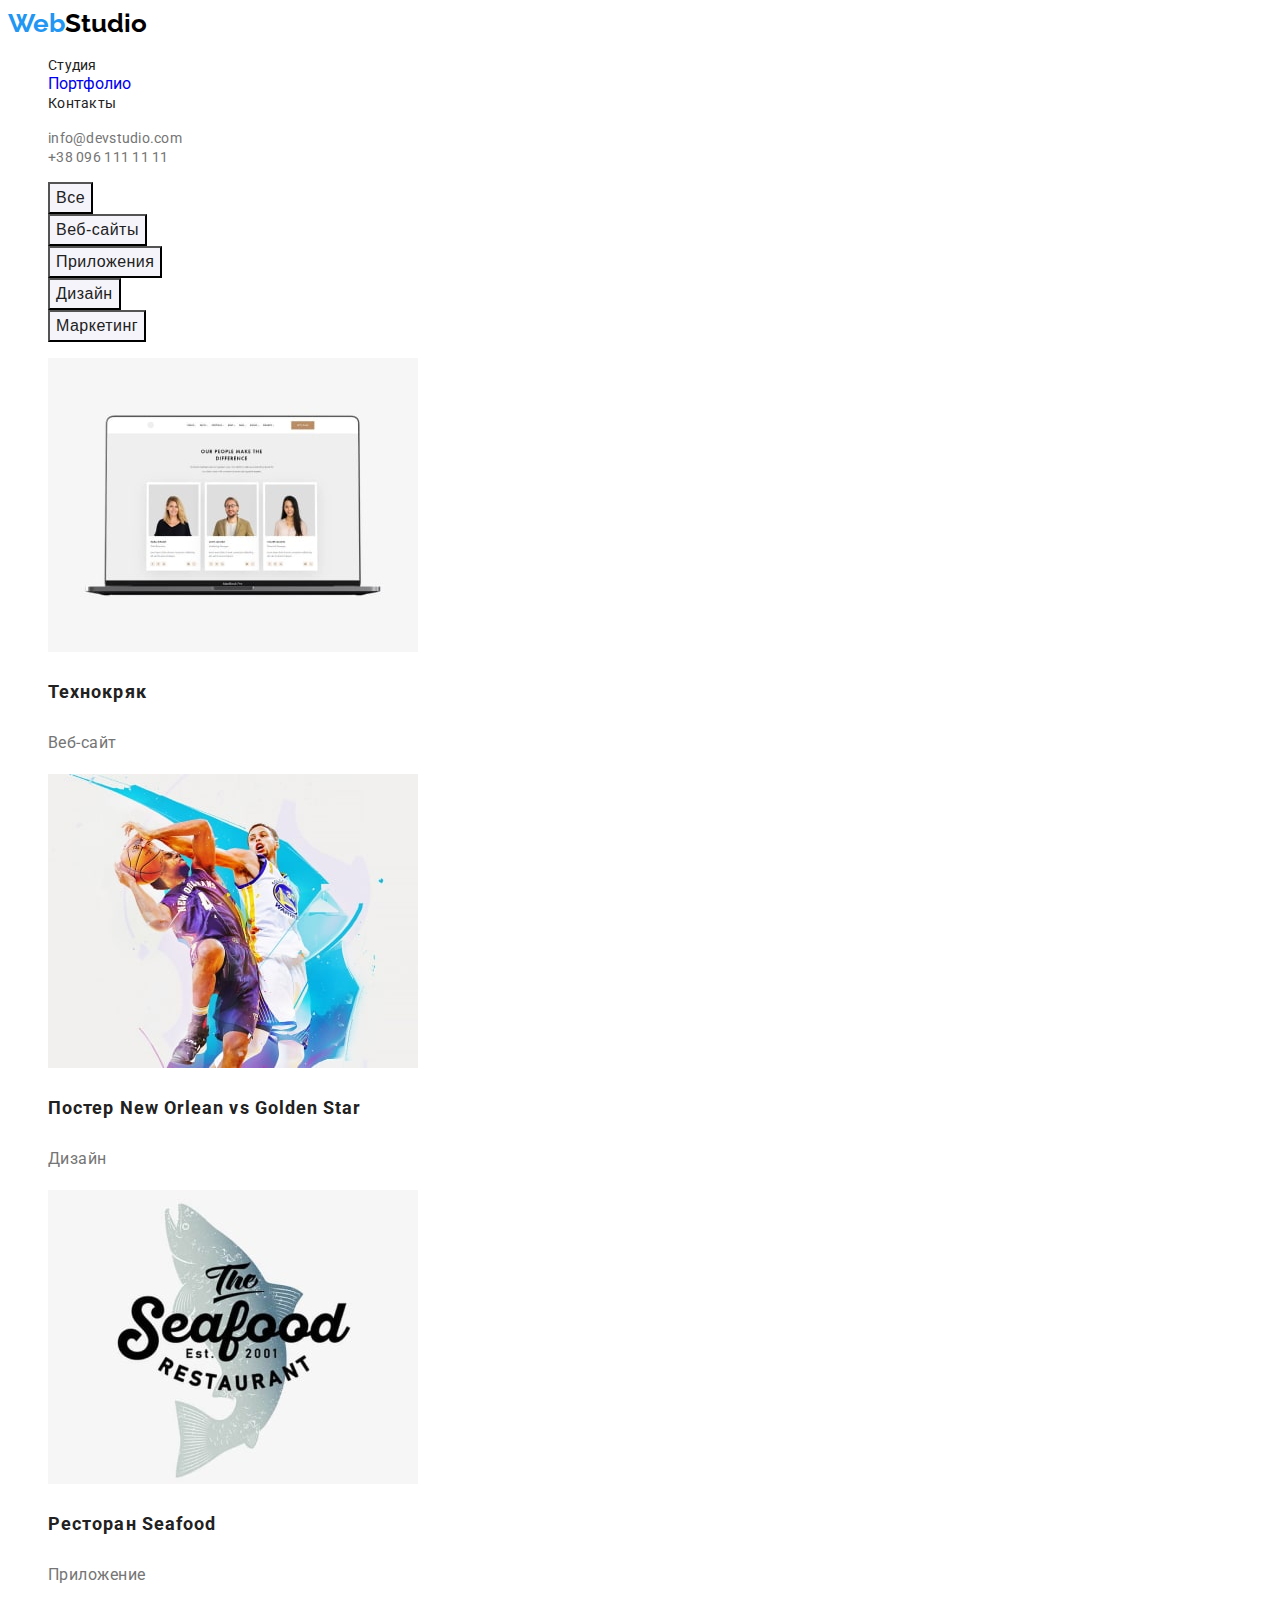
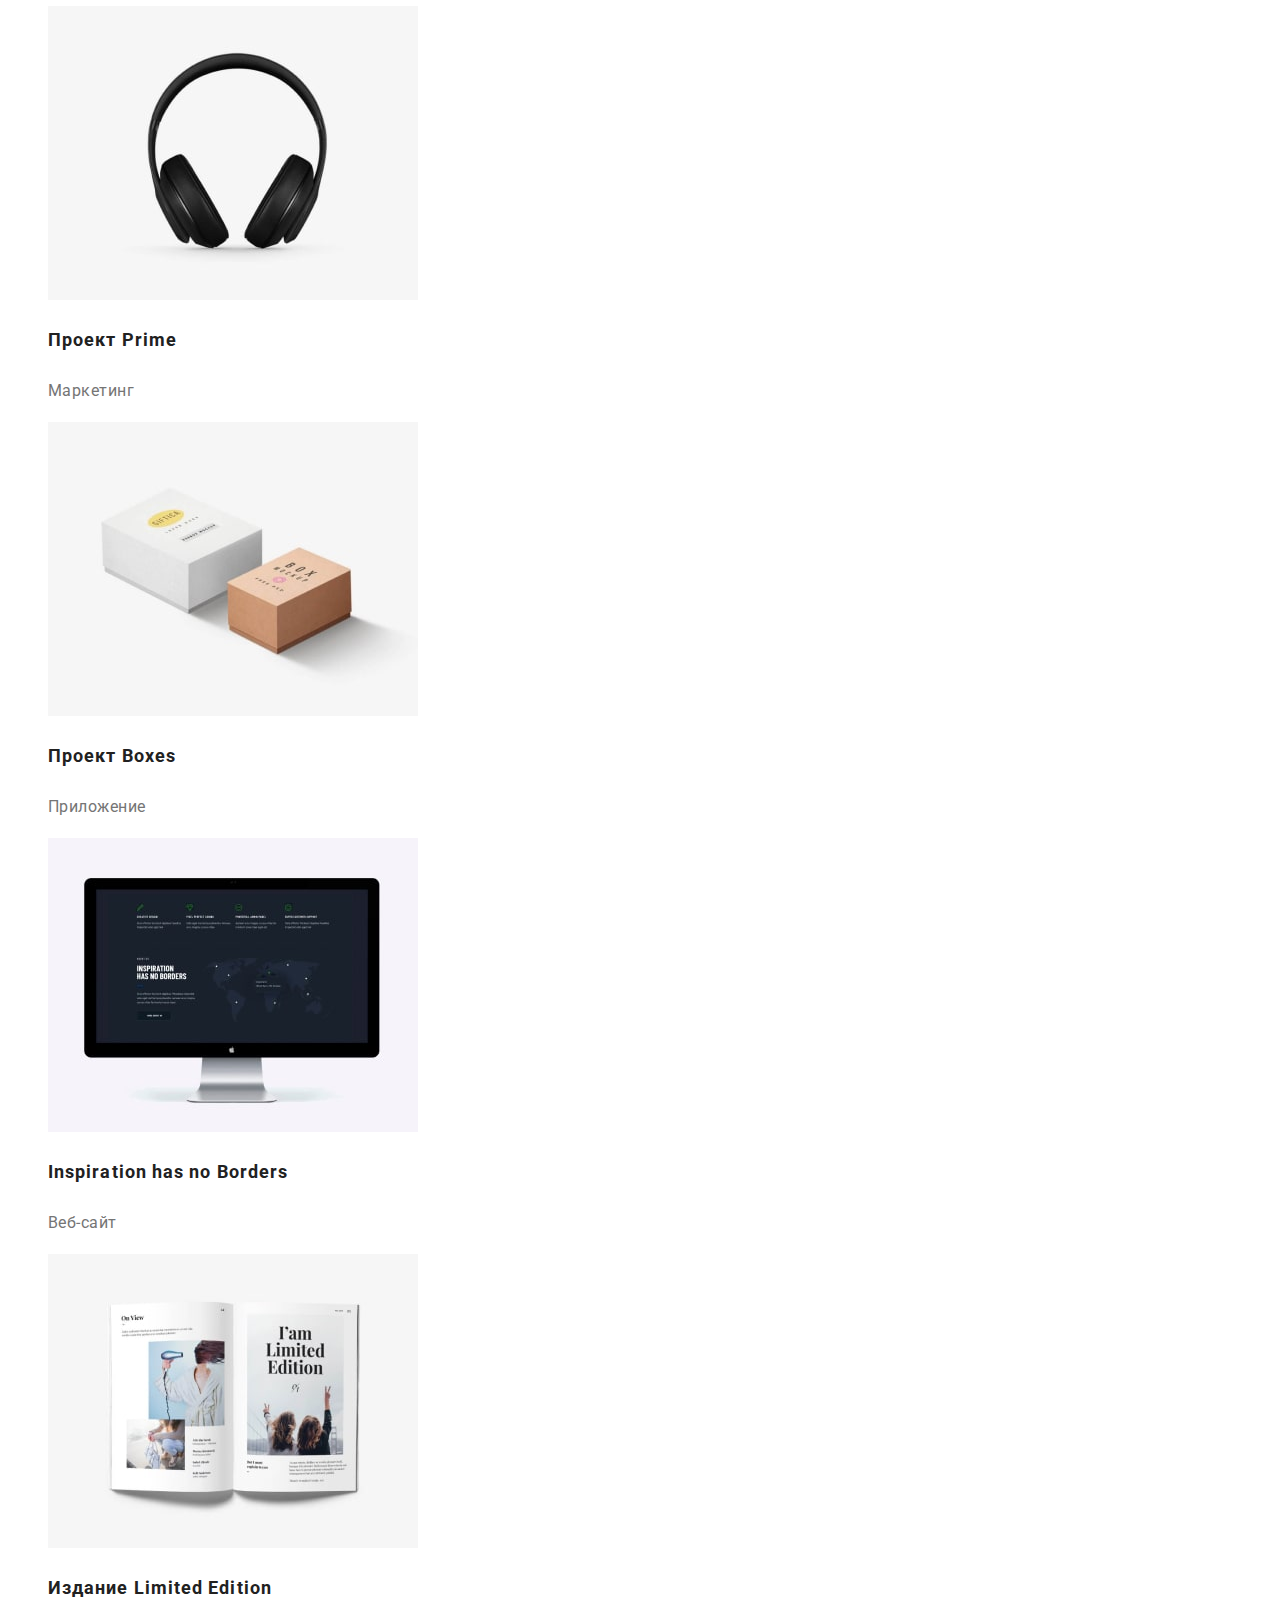
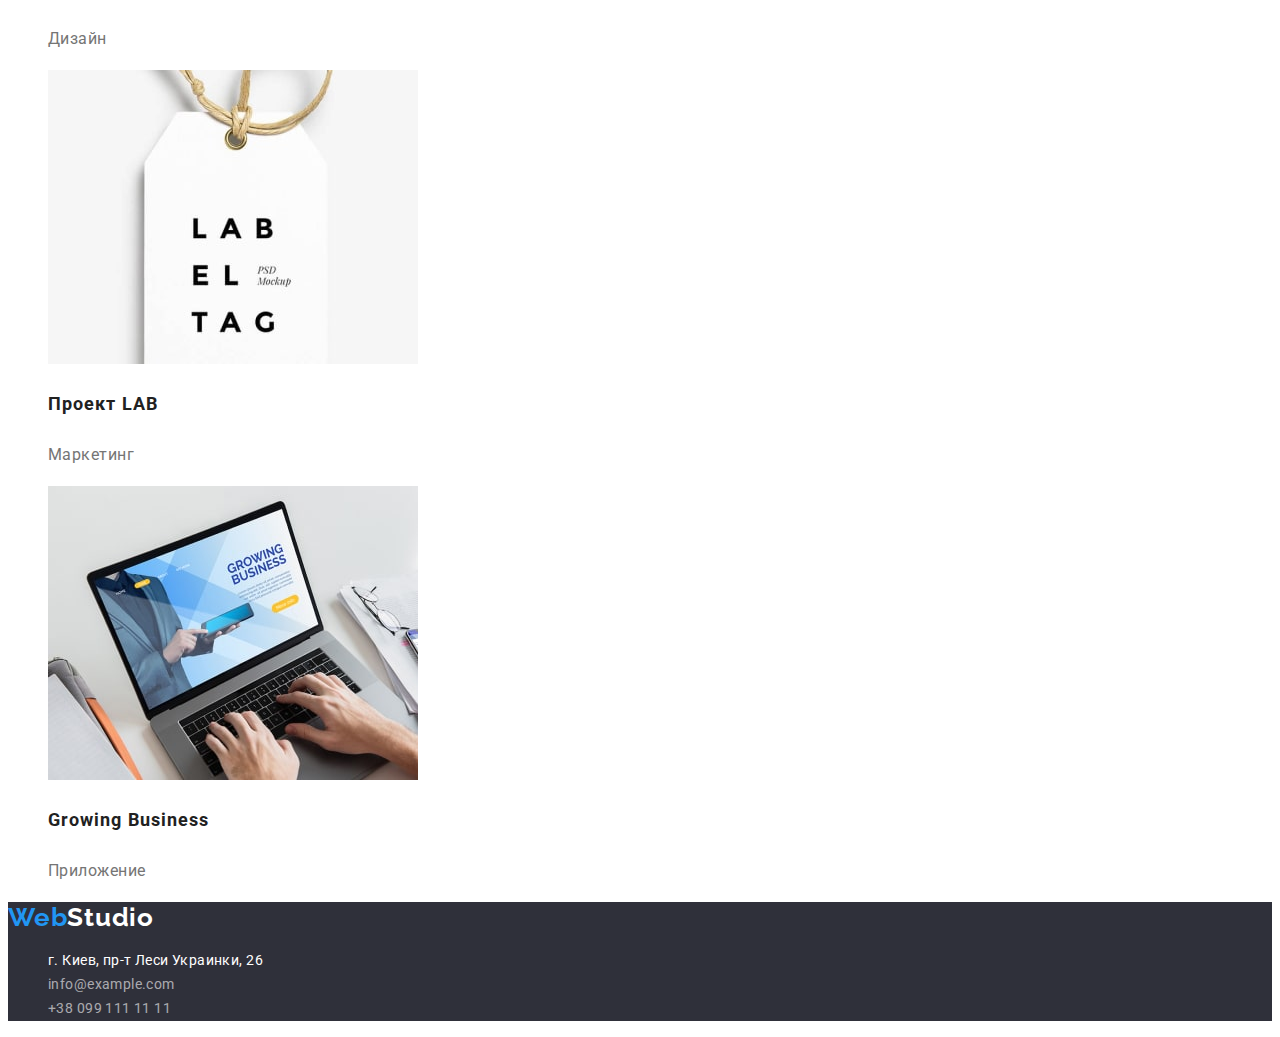
==== portfolio.html @ 8eabb664 "copy from hw2" ====
<!DOCTYPE html>
<html lang="ru">
<head>
    <meta charset="UTF-8">
    <meta http-equiv="X-UA-Compatible" content="IE=edge">
    <meta name="viewport" content="width=device-width, initial-scale=1.0">
    <title>Document</title>
    <link rel="preconnect" href="https://fonts.googleapis.com">
    <link rel="preconnect" href="https://fonts.gstatic.com" crossorigin>
    <link href="https://fonts.googleapis.com/css2?family=Raleway:wght@700&family=Roboto:wght@400;500;700;900&display=swap" rel="stylesheet">    
    <link rel="stylesheet" href="./css/styles.css">
</head>
<body>
    <header class="header">
        <a href="" class="header-logo-first link">Web<span class="header-logo-sec">Studio</span></a>
        <nav>
            <ul class="header-site-list list">
                <li class="header-site-item"><a href="./index.html" class="header-site-link link">Студия</a></li>
                <li class="header-site-item"><a href="./portfolio.html" class="current link">Портфолио</a></li>
                <li class="header-site-item"><a href="" class="header-site-link link">Контакты</a></li>
            </ul>
        </nav>
        <ul class="header-contact-list list">
            <li class="header-contact-item"><a href="mailto:info@devstudio.com" class="header-contact-link link">info@devstudio.com</a></li>
            <li class="header-contact-item"><a href="tel:+380961111111" class="header-contact-link link">+38 096 111 11 11</a></li>
        </ul>
    </header>
    <main class="pmain">
        <h1 class="pmain-title" hidden>Портфолио</h1>
        <ul class="labor-list list">
            <li class="labor-item"><button type="button" class="labor-click">Все</button></li>
            <li class="labor-item"><button type="button" class="labor-click">Веб-сайты</button></li>
            <li class="labor-item"><button type="button" class="labor-click">Приложения</button></li>
            <li class="labor-item"><button type="button" class="labor-click">Дизайн</button></li>
            <li class="labor-item"><button type="button" class="labor-click">Маркетинг</button></li>
        </ul>
        <ul class="all-labors list">
            <li class="all-item">
                <img src="./images/port-img-1.jpg" alt="portfolio photo" width="370" height="294">
                <h3 class="all-name">Технокряк</h3>
                <p class="all-kind">Веб-сайт</p>
            </li>
            <li class="all-item">
                <img src="./images/port-img-2.jpg" alt="portfolio photo" width="370" height="294">
                <h3 class="all-name">Постер New Orlean vs Golden Star</h3>
                <p class="all-kind">Дизайн</p>
            </li>
            <li class="all-item">
                <img src="./images/port-img-3.jpg" alt="portfolio photo" width="370" height="294">
                <h3 class="all-name">Ресторан Seafood</h3>
                <p class="all-kind">Приложение</p>
            </li>
            <li class="all-item">
                <img src="./images/port-img-4.jpg" alt="portfolio photo" width="370" height="294">
                <h3 class="all-name">Проект Prime</h3>
                <p class="all-kind">Маркетинг</p>
            </li>
            <li class="all-item">
                <img src="./images/port-img-5.jpg" alt="portfolio photo" width="370" height="294">
                <h3 class="all-name">Проект Boxes</h3>
                <p class="all-kind">Приложение</p>
            </li>
            <li class="all-item">
                <img src="./images/port-img-6.jpg" alt="portfolio photo" width="370" height="294">
                <h3 class="all-name">Inspiration has no Borders</h3>
                <p class="all-kind">Веб-сайт</p>
            </li>
            <li class="all-item">
                <img src="./images/port-img-7.jpg" alt="portfolio photo" width="370" height="294">
                <h3 class="all-name">Издание Limited Edition</h3>
                <p class="all-kind">Дизайн</p>
            </li>
            <li class="all-item">
                <img src="./images/port-img-8.jpg" alt="portfolio photo" width="370" height="294">
                <h3 class="all-name">Проект LAB</h3>
                <p class="all-kind">Маркетинг</p>
            </li>
            <li class="all-item">
                <img src="./images/port-img-9.jpg" alt="portfolio photo" width="370" height="294">
                <h3 class="all-name">Growing Business</h3>
                <p class="all-kind">Приложение</p>
            </li>
        </ul>

    </main>
    <footer class="footer">
        <a href="" class="footer-logo-first link">Web<span class="footer-logo-sec">Studio</span></a>
        <address class="footer-contact">
            <ul class="footer-contact-list list">
                <li class="footer-contact-item"><a href="https://maps.app.goo.gl/anKPkM4rWThqQy199" class="footer-adr-link link"> г. Киев, пр-т Леси Украинки, 26</a></li>
                <li class="footer-contact-item"><a href="mailto:info@example.com" class="footer-contact-link link">info@example.com</a></li>
                <li class="footer-contact-item"><a href="tel:+380991111111" class="footer-contact-link link">+38 099 111 11 11</a> </li>
            </ul>
        </address>
    </footer>
</body>
</html>
---- css/styles.css ----
:root {
    --first-title-color: #FFFFFF;
    --second-title-color: black;
}

body {
    font-family: 'Roboto', sans-serif;
}

.list {
    list-style: none;
}

.link {
    text-decoration: none;
}

.header-logo-first, .header-logo-sec {
    font-family: 'Raleway', sans-serif;
    font-style: normal;
    font-weight: 700;
    font-size: 26px;
    line-height: 31px;
    color: black;
}
.header-logo-first{
 color: #2196F3;
}

.header-site-link, .header-contact-link   {
    font-size: 14px;
    line-height: 1.14;
    letter-spacing: 0.02em;
    color: #212121;
}

.header-contact-link {
    color: #757575;
}

.header-site-link:hover, .header-site-link:focus {
    color: #2196F3;
}

.header-contact-link:hover, .header-contact-link:focus {
    color: #2196F3;
    }

.banner {
    background-color: #2F303A;
}
.banner-title {
    font-size: 44px;
    line-height: 1.36;
    text-align: center;
    letter-spacing: 0.06em;
    text-transform: uppercase;
    color: var(--first-title-color);
}
.banner-click {
    font-family: inherit;
    font-size: 16px;
    line-height: 2.5;
    color: #FFFFFF;
    cursor: pointer;
    background-color: #2196F3;    
}

.benefits-title {
    font-weight: 700;
    font-size: 14px;
    line-height: 1.14;
    letter-spacing: 0.03em;
    text-transform: uppercase;
    color: #212121;
}
.benefits-description {
    font-weight: 400;
    font-size: 14px;
    line-height: 1.71;
    letter-spacing: 0.03em;
    color: #757575;
    }

.work-title {
    font-size: 36px;
    line-height: 1.16;
    text-align: center;
    letter-spacing: 0.03em;
    color: var(--second-title-color);
    }

.workers {
    background-color: #F5F4FA;
}
.workers-title {
    font-weight: 700;
    font-size: 36px;
    line-height: 1.16;
    text-align: center;
    letter-spacing: 0.03em;
    color: var(--second-title-color);
}

.worker-name {
    font-size: 16px;
    line-height: 1.18;
    text-align: center;
    letter-spacing: 0.03em;
    color: #212121;
}
.worker-position {
    font-size: 16px;
    line-height: 1.18;
    text-align: center;
    letter-spacing: 0.03em;
    color: #757575;
}


.labor-click {
    font-size: 16px;
    line-height: 1.62;
    text-align: center;
    letter-spacing: 0.03em;
    cursor: pointer;
    color: #212121;
    background-color: #F5F4FA;
}

.labor-click:hover, .labor-click:focus {
    background-color: #2196F3;
    color: #FFFFFF;
}

.all-name {
    font-size: 18px;
    line-height: 2;
    letter-spacing: 0.06em;
    color: #212121;
}

.all-kind {
    font-size: 16px;
    line-height: 1.88;
    letter-spacing: 0.03em;
    color: #757575;
}

.footer {
    background-color: #2F303A;
}

.footer-logo-first, .footer-logo-sec {
    font-family: 'Raleway', sans-serif;
    font-weight: 700;
    font-size: 26px;
    line-height: 1.19;
    letter-spacing: 0.03em;
    color: #FFFFFF;
}

.footer-logo-first {
    color: #2196F3;
}
 
.footer-contact-link, .footer-adr-link  {
    font-style: normal;
    font-size: 14px;
    line-height: 1.71;
    letter-spacing: 0.03em;
    color: rgba(255, 255, 255, 0.6);
}

.footer-adr-link {
    color: #FFFFFF;
}

.footer-contact-link:hover, .footer-contact-link:focus {
    color: #2196F3;
}

.footer-adr-link:hover, .footer-adr-link:focus {
    color: #2196F3;
}
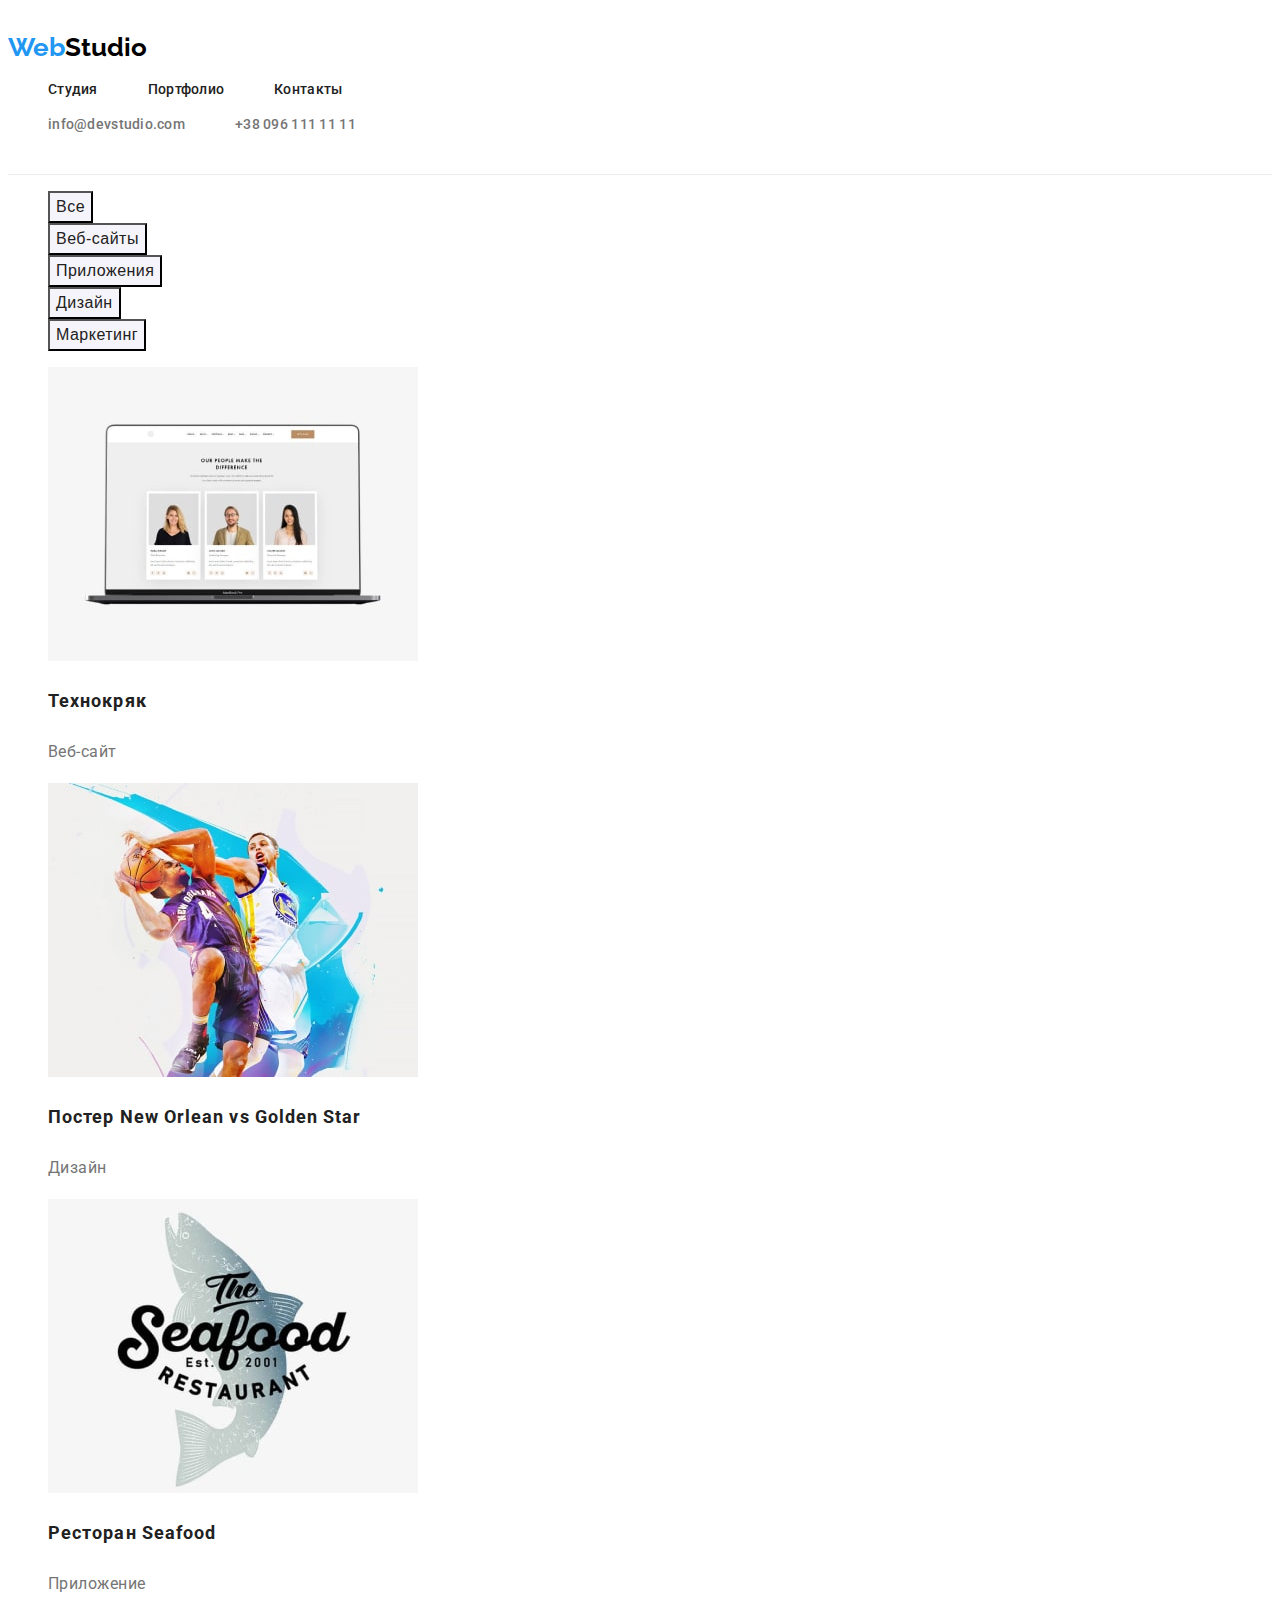
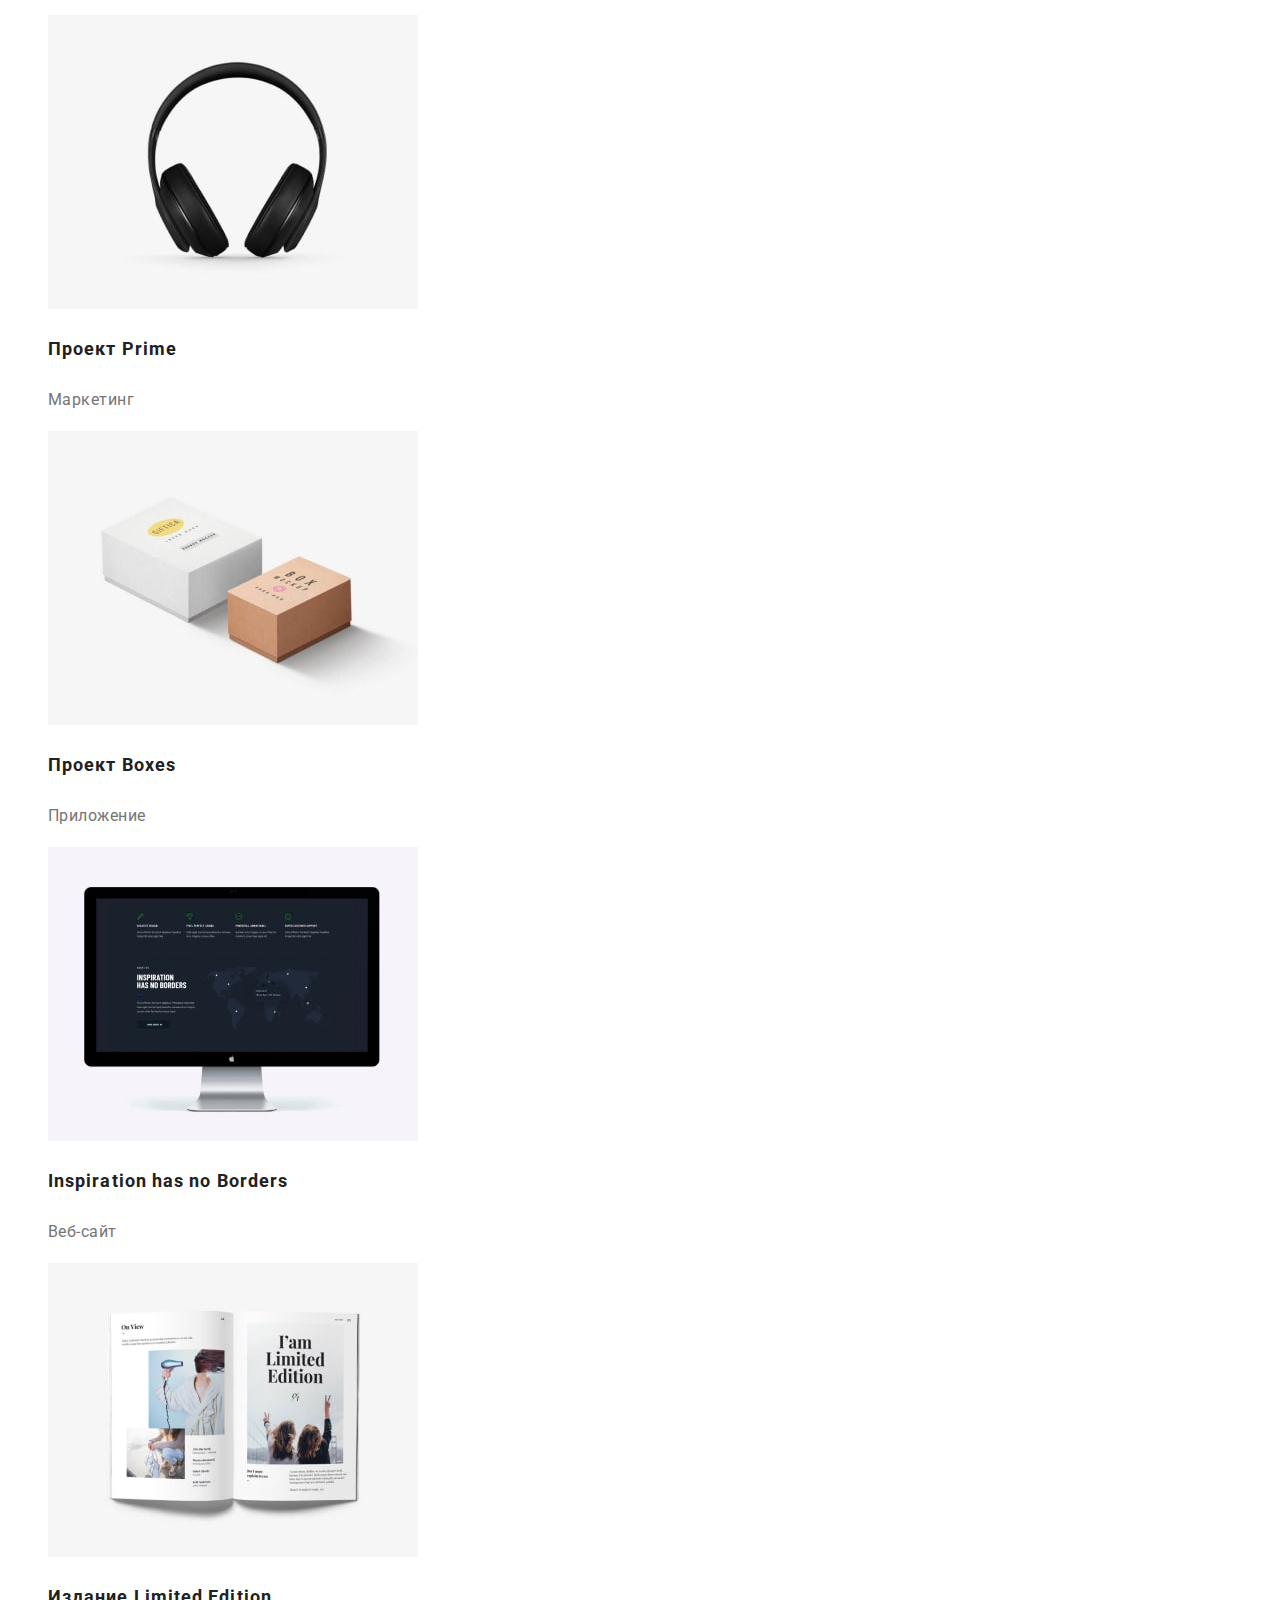
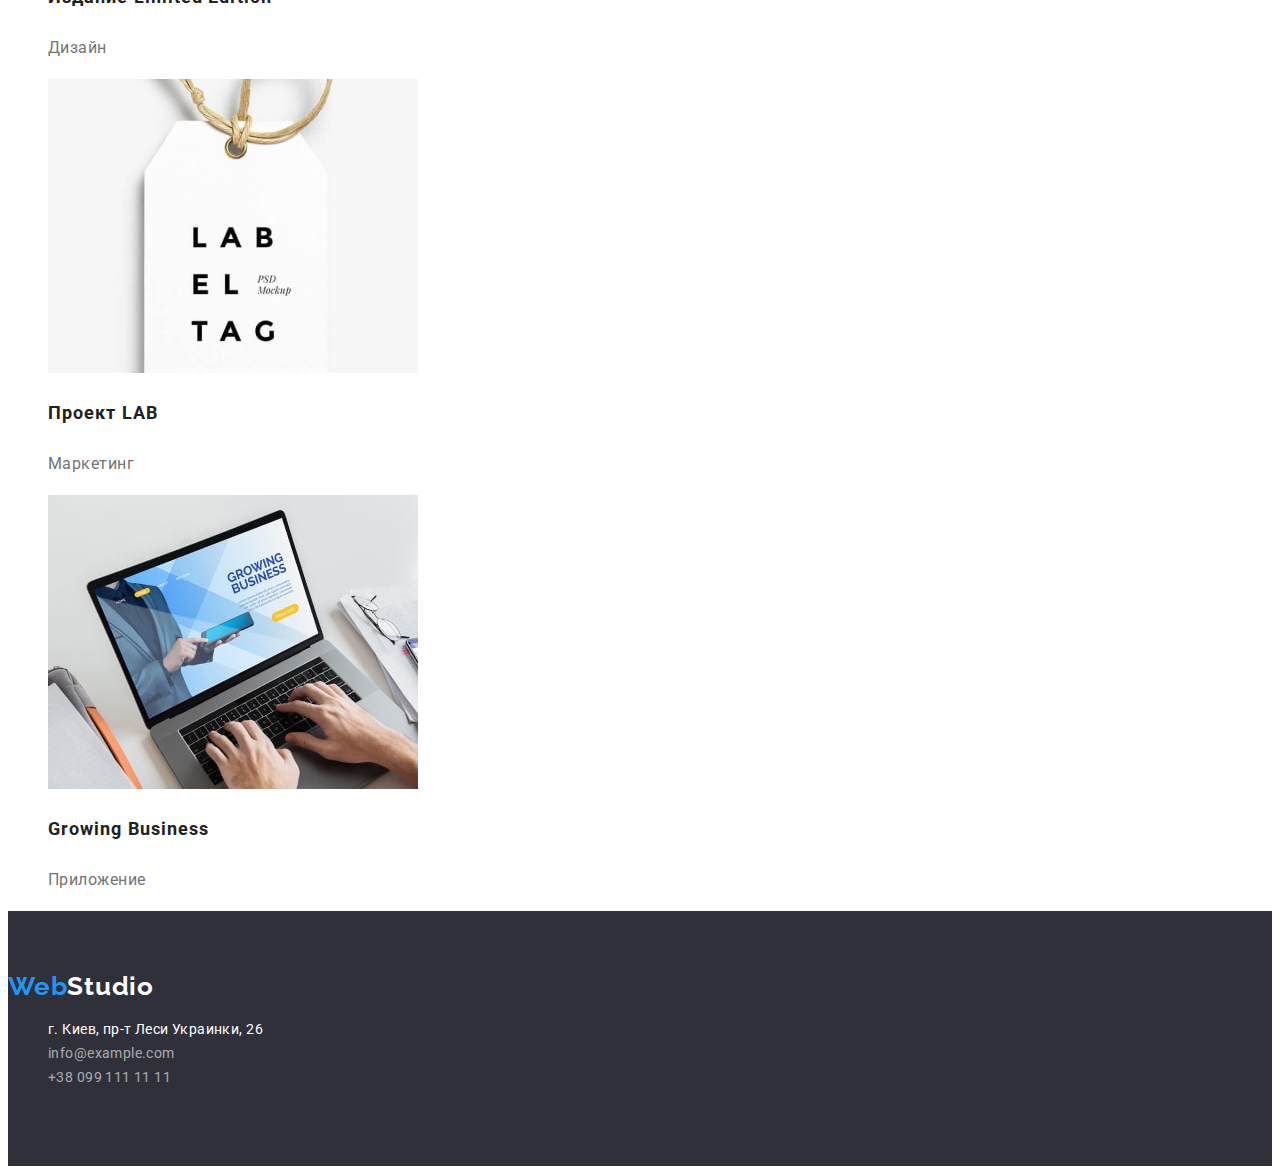
==== commit 65b26fa1: "coding" ====
--- a/portfolio.html
+++ b/portfolio.html
@@ -8,6 +8,7 @@
     <link rel="preconnect" href="https://fonts.googleapis.com">
     <link rel="preconnect" href="https://fonts.gstatic.com" crossorigin>
     <link href="https://fonts.googleapis.com/css2?family=Raleway:wght@700&family=Roboto:wght@400;500;700;900&display=swap" rel="stylesheet">    
+    <link rel="stylesheet" href="https://cdnjs.cloudflare.com/ajax/libs/modern-normalize/1.1.0/modern-normalize.min.css" integrity="sha512-wpPYUAdjBVSE4KJnH1VR1HeZfpl1ub8YT/NKx4PuQ5NmX2tKuGu6U/JRp5y+Y8XG2tV+wKQpNHVUX03MfMFn9Q==" crossorigin="anonymous" referrerpolicy="no-referrer" />
     <link rel="stylesheet" href="./css/styles.css">
 </head>
 <body>
@@ -16,7 +17,7 @@
         <nav>
             <ul class="header-site-list list">
                 <li class="header-site-item"><a href="./index.html" class="header-site-link link">Студия</a></li>
-                <li class="header-site-item"><a href="./portfolio.html" class="current link">Портфолио</a></li>
+                <li class="header-site-item"><a href="./portfolio.html" class="header-site-link link">Портфолио</a></li>
                 <li class="header-site-item"><a href="" class="header-site-link link">Контакты</a></li>
             </ul>
         </nav>
--- a/css/styles.css
+++ b/css/styles.css
@@ -15,6 +15,45 @@
     text-decoration: none;
 }
 
+.container {
+    width: 100%;
+    max-width: 1200px;
+    margin-left: auto;
+    margin-right: auto;
+    padding-left: 15px;
+    padding-right: 15px;
+}
+
+.section {
+    padding-top: 94px;
+    padding-bottom: 94px;
+}
+
+.header > .container {
+    display: flex;
+}
+
+.header-logo-first, .header-logo-sec {
+    display: flex;
+    align-items: center;
+}
+
+.header-site-list, .header-contact-list {
+    display: flex;
+    align-items: center;
+    gap: 50px;
+}
+
+.header-contact-list {
+    margin-left: auto;
+}
+
+.header {
+    padding-top: 24px;
+    padding-bottom: 25px;
+    border-bottom: 1px solid #ECECEC;
+}
+
 .header-logo-first, .header-logo-sec {
     font-family: 'Raleway', sans-serif;
     font-style: normal;
@@ -27,8 +66,13 @@
  color: #2196F3;
 }
 
+.header-logo-sec {
+    margin-right: 93px;
+}
+
 .header-site-link, .header-contact-link   {
     font-size: 14px;
+    font-weight: 500;
     line-height: 1.14;
     letter-spacing: 0.02em;
     color: #212121;
@@ -46,17 +90,36 @@
     color: #2196F3;
     }
 
+.main > .container {
+    display: flex;
+}
+
 .banner {
     background-color: #2F303A;
 }
+
+.bancontent {
+    padding: 200px 257px;
+    align-items: center;
+}
+
 .banner-title {
+    max-width: 696px;
     font-size: 44px;
     line-height: 1.36;
     text-align: center;
     letter-spacing: 0.06em;
     text-transform: uppercase;
     color: var(--first-title-color);
-}
+    margin-bottom: 30px;
+}
+
+.banner-click {
+    border-radius: 4px;
+    border: none;
+    align-items: center;
+}
+
 .banner-click {
     font-family: inherit;
     font-size: 16px;
@@ -64,6 +127,12 @@
     color: #FFFFFF;
     cursor: pointer;
     background-color: #2196F3;    
+    min-width: 200px;
+    height: 50px;
+}
+
+.benefits-item:not(:last-child), .work-item:not(:last-child), .workers-item:not(:last-child) {
+    margin-right: 30px;
 }
 
 .benefits-title {
@@ -73,6 +142,8 @@
     letter-spacing: 0.03em;
     text-transform: uppercase;
     color: #212121;
+
+    margin-bottom: 10px;
 }
 .benefits-description {
     font-weight: 400;
@@ -88,11 +159,17 @@
     text-align: center;
     letter-spacing: 0.03em;
     color: var(--second-title-color);
+
+    margin-bottom: 50px;
     }
 
 .workers {
     background-color: #F5F4FA;
 }
+
+.workers-list{
+    padding: 0 0 30px;
+}
 .workers-title {
     font-weight: 700;
     font-size: 36px;
@@ -100,6 +177,8 @@
     text-align: center;
     letter-spacing: 0.03em;
     color: var(--second-title-color);
+
+    margin-bottom: 50px;
 }
 
 .worker-name {
@@ -108,13 +187,18 @@
     text-align: center;
     letter-spacing: 0.03em;
     color: #212121;
-}
+
+    margin-top: 30px;
+    margin-bottom: 10px;
+}
+
 .worker-position {
     font-size: 16px;
     line-height: 1.18;
     text-align: center;
     letter-spacing: 0.03em;
     color: #757575;
+    /* margin-bottom: 10px; */
 }
 
 
@@ -149,6 +233,8 @@
 
 .footer {
     background-color: #2F303A;
+    padding-top: 60px;
+    padding-bottom: 60px;
 }
 
 .footer-logo-first, .footer-logo-sec {
@@ -158,6 +244,8 @@
     line-height: 1.19;
     letter-spacing: 0.03em;
     color: #FFFFFF;
+
+    margin-bottom: 10px;
 }
 
 .footer-logo-first {
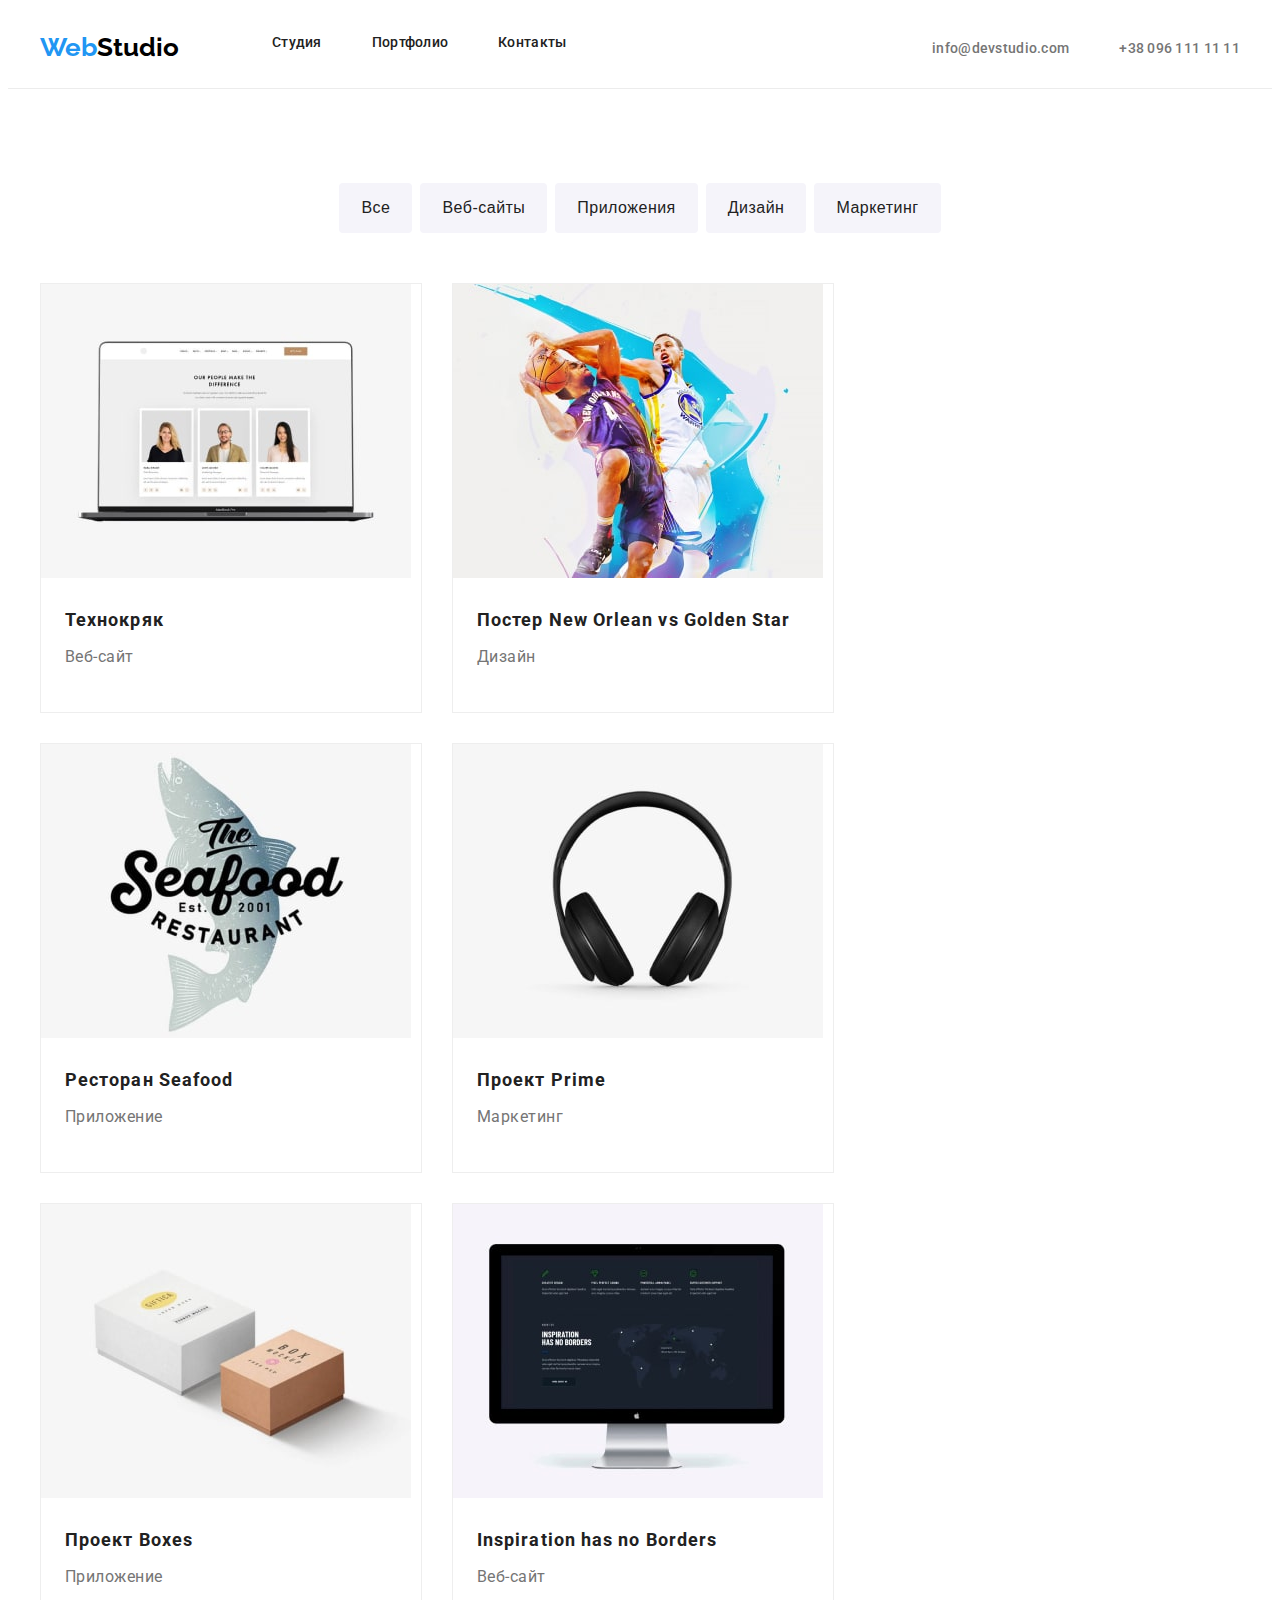
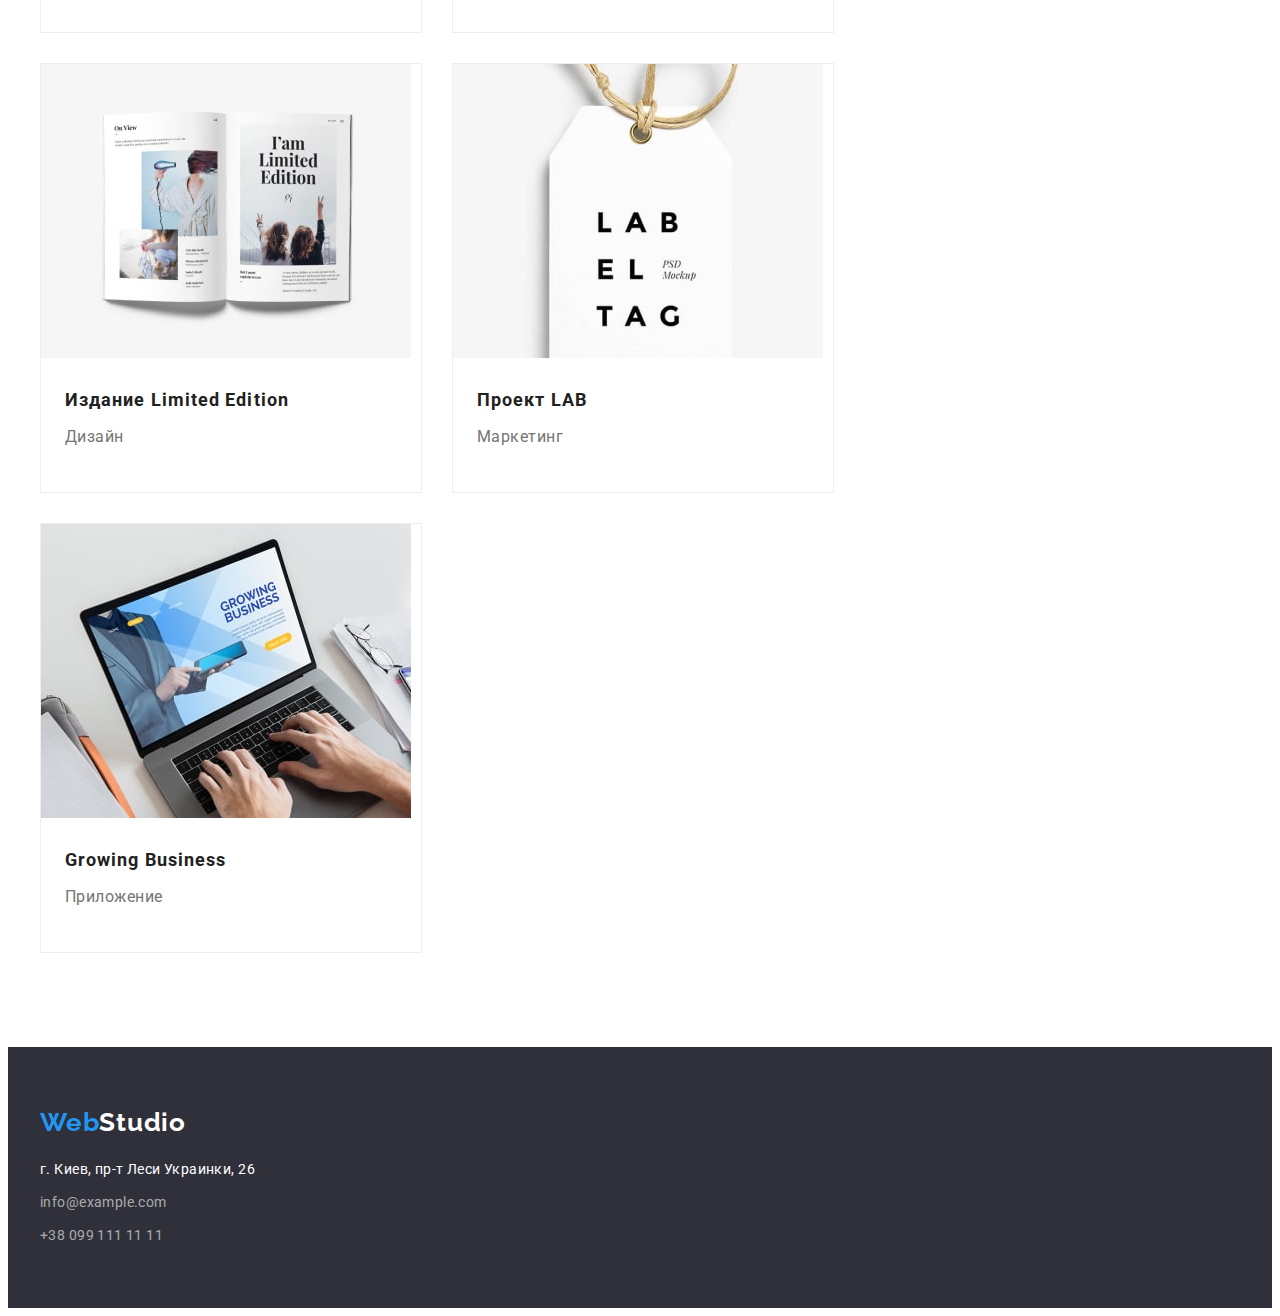
==== commit d44be0d4: "update portfolio.html" ====
--- a/portfolio.html
+++ b/portfolio.html
@@ -13,6 +13,7 @@
 </head>
 <body>
     <header class="header">
+        <div class="container">
         <a href="" class="header-logo-first link">Web<span class="header-logo-sec">Studio</span></a>
         <nav>
             <ul class="header-site-list list">
@@ -25,8 +26,10 @@
             <li class="header-contact-item"><a href="mailto:info@devstudio.com" class="header-contact-link link">info@devstudio.com</a></li>
             <li class="header-contact-item"><a href="tel:+380961111111" class="header-contact-link link">+38 096 111 11 11</a></li>
         </ul>
+        </div>
     </header>
     <main class="pmain">
+        <div class="container section">
         <h1 class="pmain-title" hidden>Портфолио</h1>
         <ul class="labor-list list">
             <li class="labor-item"><button type="button" class="labor-click">Все</button></li>
@@ -39,21 +42,25 @@
             <li class="all-item">
                 <img src="./images/port-img-1.jpg" alt="portfolio photo" width="370" height="294">
                 <h3 class="all-name">Технокряк</h3>
+                
                 <p class="all-kind">Веб-сайт</p>
             </li>
             <li class="all-item">
                 <img src="./images/port-img-2.jpg" alt="portfolio photo" width="370" height="294">
                 <h3 class="all-name">Постер New Orlean vs Golden Star</h3>
+                
                 <p class="all-kind">Дизайн</p>
             </li>
             <li class="all-item">
                 <img src="./images/port-img-3.jpg" alt="portfolio photo" width="370" height="294">
                 <h3 class="all-name">Ресторан Seafood</h3>
+                
                 <p class="all-kind">Приложение</p>
             </li>
             <li class="all-item">
                 <img src="./images/port-img-4.jpg" alt="portfolio photo" width="370" height="294">
                 <h3 class="all-name">Проект Prime</h3>
+                
                 <p class="all-kind">Маркетинг</p>
             </li>
             <li class="all-item">
@@ -82,9 +89,10 @@
                 <p class="all-kind">Приложение</p>
             </li>
         </ul>
-
+        </div>
     </main>
     <footer class="footer">
+    <div class="container">
         <a href="" class="footer-logo-first link">Web<span class="footer-logo-sec">Studio</span></a>
         <address class="footer-contact">
             <ul class="footer-contact-list list">
@@ -93,6 +101,7 @@
                 <li class="footer-contact-item"><a href="tel:+380991111111" class="footer-contact-link link">+38 099 111 11 11</a> </li>
             </ul>
         </address>
+    </div>
     </footer>
 </body>
 </html>--- a/css/styles.css
+++ b/css/styles.css
@@ -5,6 +5,16 @@
 
 body {
     font-family: 'Roboto', sans-serif;
+}
+
+p, h1, h2, h3 {
+     margin: 0;
+
+}
+
+ul {
+    margin: 0;
+    padding-left: 0;
 }
 
 .list {
@@ -115,20 +125,30 @@
 }
 
 .banner-click {
-    border-radius: 4px;
-    border: none;
-    align-items: center;
-}
-
-.banner-click {
+    padding: 10px 32px;
+    margin-left: auto;
+    margin-right: auto;
+
+    display: flex;
+    align-items: center;
+    justify-content: center;
+    text-align: center;
+
     font-family: inherit;
+    font-weight: 700;
     font-size: 16px;
     line-height: 2.5;
     color: #FFFFFF;
     cursor: pointer;
-    background-color: #2196F3;    
+    background-color: #2196F3;   
     min-width: 200px;
     height: 50px;
+    border-radius: 4px;
+    border: none;
+}
+
+.benefits-list {
+    display: flex;
 }
 
 .benefits-item:not(:last-child), .work-item:not(:last-child), .workers-item:not(:last-child) {
@@ -153,6 +173,22 @@
     color: #757575;
     }
 
+.img {
+    display: block;
+    max-width: 100%;
+    height: auto;
+}
+
+
+.work-list {
+    display: flex;
+    align-items: center;
+
+    width: calc(100% / 3 - 30px);
+    margin: 0;
+   
+}
+
 .work-title {
     font-size: 36px;
     line-height: 1.16;
@@ -161,15 +197,21 @@
     color: var(--second-title-color);
 
     margin-bottom: 50px;
+    margin-left: auto;
+    margin-right: auto;
+    justify-content: center;
     }
+
+ .workers-list{
+    display: flex;
+            
+    padding: 0 0 30px;
+}
 
 .workers {
     background-color: #F5F4FA;
 }
 
-.workers-list{
-    padding: 0 0 30px;
-}
 .workers-title {
     font-weight: 700;
     font-size: 36px;
@@ -201,20 +243,58 @@
     /* margin-bottom: 10px; */
 }
 
+.labor-list {
+    display: flex;
+    align-items: center;
+    justify-content: center;
+
+    margin-bottom: 50px;
+    gap: 8px;
+    margin-left: auto;
+    margin-right: auto;
+}
 
 .labor-click {
-    font-size: 16px;
+    display: flex;
+    justify-content: center;
+    align-items: center;
+    flex-shrink: 1;
+    margin-left: auto;
+    margin-right: auto;
+    padding: 6px 22px;
+
+    font-size: 16px;
+    font-weight: 500;
     line-height: 1.62;
     text-align: center;
     letter-spacing: 0.03em;
     cursor: pointer;
     color: #212121;
     background-color: #F5F4FA;
+    height: 50px;
+
+    border: none;
+    border-radius: 4px;
 }
 
 .labor-click:hover, .labor-click:focus {
     background-color: #2196F3;
     color: #FFFFFF;
+}
+
+
+.all-labors {
+    display: flex;
+    flex-wrap: wrap;
+    margin: -15px;
+}
+
+.all-item {
+    width: calc(100% / 3 - 30px);
+    margin: 15px;
+    padding: 0 0 20px;
+
+    border: 1px solid #EEEEEE;
 }
 
 .all-name {
@@ -222,6 +302,9 @@
     line-height: 2;
     letter-spacing: 0.06em;
     color: #212121;
+
+
+    margin: 20px 24px 4px;
 }
 
 .all-kind {
@@ -229,6 +312,8 @@
     line-height: 1.88;
     letter-spacing: 0.03em;
     color: #757575;
+
+    margin: 4px 24px 20px;
 }
 
 .footer {
@@ -244,13 +329,15 @@
     line-height: 1.19;
     letter-spacing: 0.03em;
     color: #FFFFFF;
-
-    margin-bottom: 10px;
+    
+    margin-bottom: 20px;
 }
 
 .footer-logo-first {
     color: #2196F3;
 }
+
+
  
 .footer-contact-link, .footer-adr-link  {
     font-style: normal;
@@ -260,6 +347,14 @@
     color: rgba(255, 255, 255, 0.6);
 }
 
+.footer-contact {
+    margin-top: 20px;
+}
+
+.footer-contact-item:not(:last-child) {
+    margin-bottom: 9px;
+}
+
 .footer-adr-link {
     color: #FFFFFF;
 }
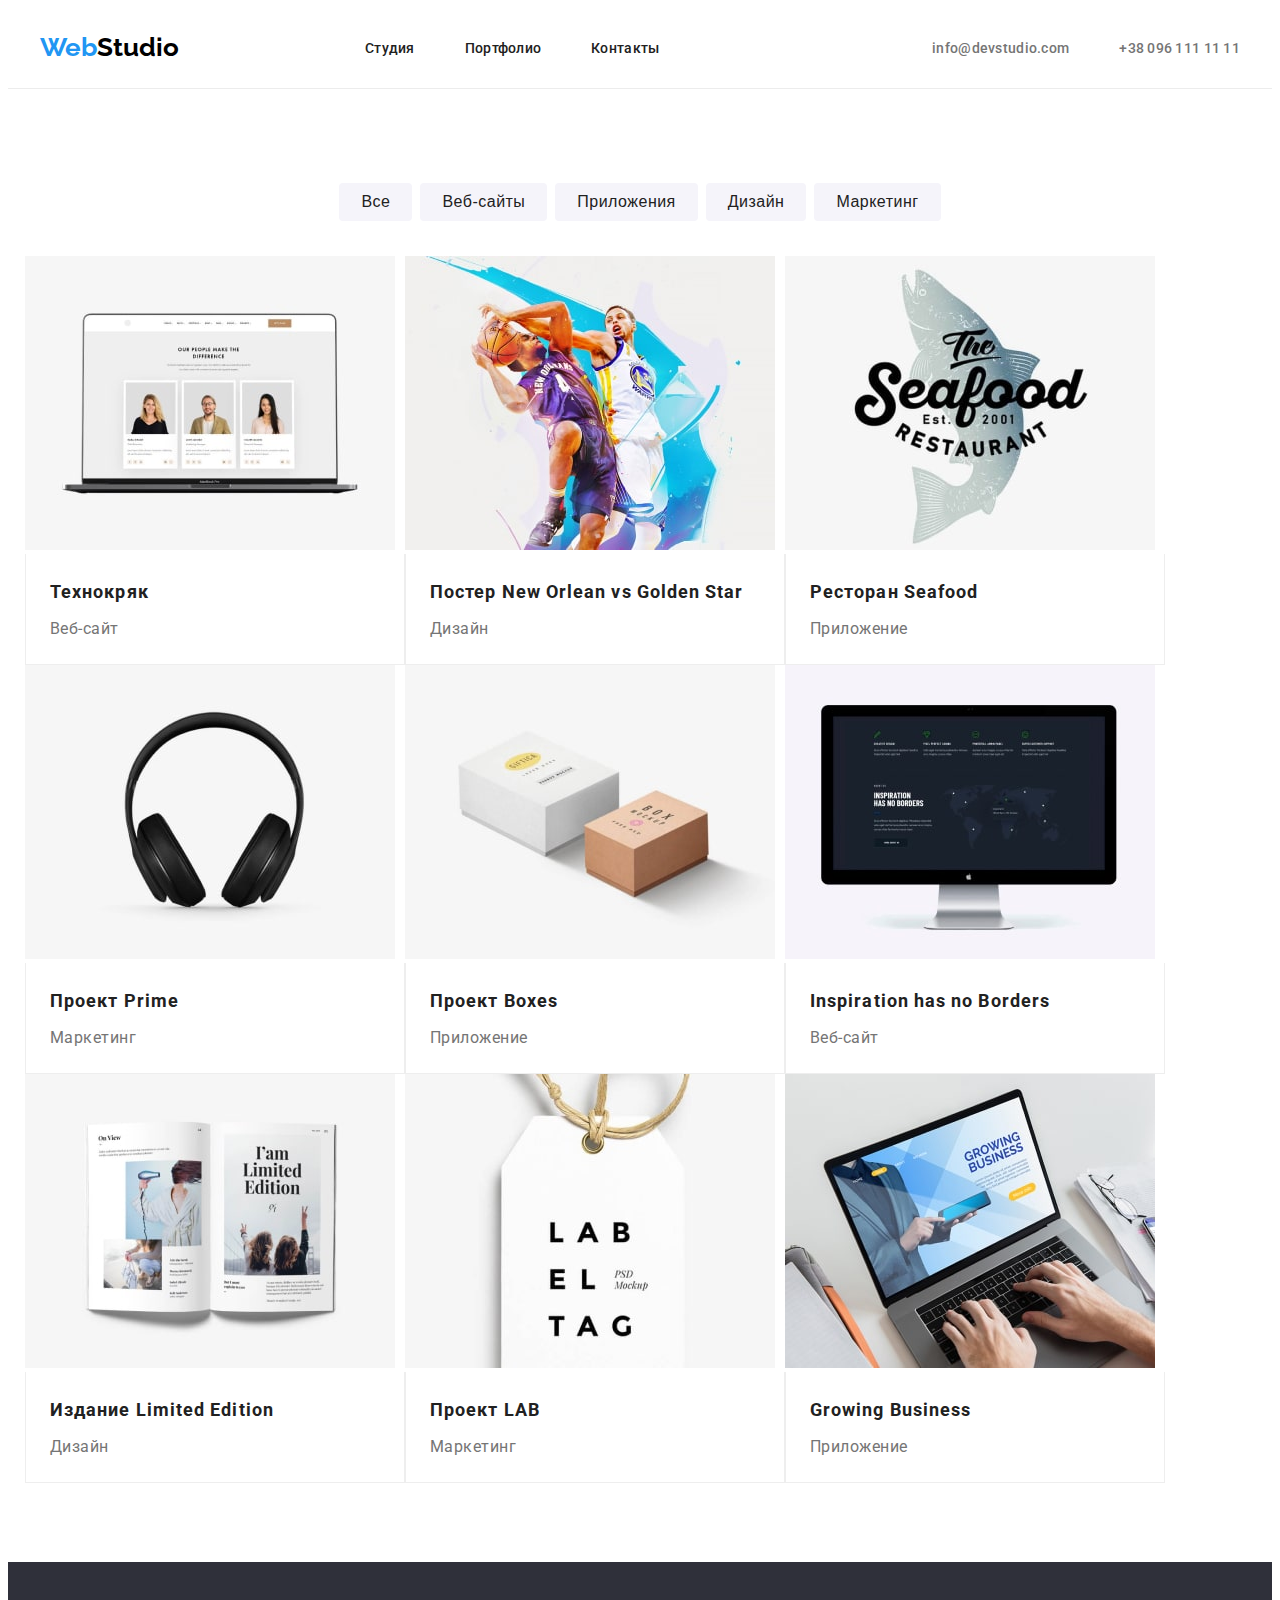
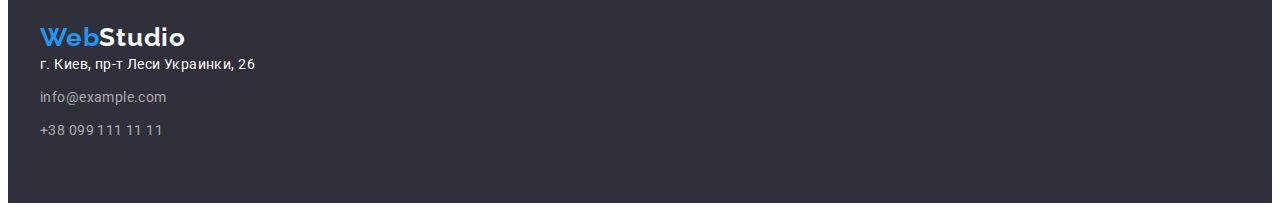
==== commit 392c6de0: "coding" ====
--- a/portfolio.html
+++ b/portfolio.html
@@ -29,8 +29,8 @@
         </div>
     </header>
     <main class="pmain">
+        <h1 class="pmain-title" hidden>Портфолио</h1>
         <div class="container section">
-        <h1 class="pmain-title" hidden>Портфолио</h1>
         <ul class="labor-list list">
             <li class="labor-item"><button type="button" class="labor-click">Все</button></li>
             <li class="labor-item"><button type="button" class="labor-click">Веб-сайты</button></li>
@@ -41,52 +41,66 @@
         <ul class="all-labors list">
             <li class="all-item">
                 <img src="./images/port-img-1.jpg" alt="portfolio photo" width="370" height="294">
-                <h3 class="all-name">Технокряк</h3>
-                
-                <p class="all-kind">Веб-сайт</p>
+                <div class="all-content">
+                    <h3 class="all-name">Технокряк</h3>
+                    <p class="all-kind">Веб-сайт</p>
+                </div>
             </li>
             <li class="all-item">
                 <img src="./images/port-img-2.jpg" alt="portfolio photo" width="370" height="294">
-                <h3 class="all-name">Постер New Orlean vs Golden Star</h3>
-                
-                <p class="all-kind">Дизайн</p>
+                <div class="all-content">
+                    <h3 class="all-name">Постер New Orlean vs Golden Star</h3>
+                    <p class="all-kind">Дизайн</p>
+                </div>
             </li>
             <li class="all-item">
                 <img src="./images/port-img-3.jpg" alt="portfolio photo" width="370" height="294">
-                <h3 class="all-name">Ресторан Seafood</h3>
-                
-                <p class="all-kind">Приложение</p>
+                <div class="all-content">
+                    <h3 class="all-name">Ресторан Seafood</h3>
+                    <p class="all-kind">Приложение</p>
+                </div>
             </li>
             <li class="all-item">
                 <img src="./images/port-img-4.jpg" alt="portfolio photo" width="370" height="294">
-                <h3 class="all-name">Проект Prime</h3>
-                
-                <p class="all-kind">Маркетинг</p>
+                <div class="all-content">
+                    <h3 class="all-name">Проект Prime</h3>
+                    <p class="all-kind">Маркетинг</p>
+                </div>
             </li>
             <li class="all-item">
                 <img src="./images/port-img-5.jpg" alt="portfolio photo" width="370" height="294">
-                <h3 class="all-name">Проект Boxes</h3>
-                <p class="all-kind">Приложение</p>
+                <div class="all-content">
+                    <h3 class="all-name">Проект Boxes</h3>
+                    <p class="all-kind">Приложение</p>
+                </div>
             </li>
             <li class="all-item">
                 <img src="./images/port-img-6.jpg" alt="portfolio photo" width="370" height="294">
-                <h3 class="all-name">Inspiration has no Borders</h3>
-                <p class="all-kind">Веб-сайт</p>
+                <div class="all-content">
+                    <h3 class="all-name">Inspiration has no Borders</h3>
+                    <p class="all-kind">Веб-сайт</p>
+                </div>
             </li>
             <li class="all-item">
                 <img src="./images/port-img-7.jpg" alt="portfolio photo" width="370" height="294">
-                <h3 class="all-name">Издание Limited Edition</h3>
-                <p class="all-kind">Дизайн</p>
+                <div class="all-content">
+                    <h3 class="all-name">Издание Limited Edition</h3>
+                    <p class="all-kind">Дизайн</p>
+                </div>
             </li>
             <li class="all-item">
                 <img src="./images/port-img-8.jpg" alt="portfolio photo" width="370" height="294">
-                <h3 class="all-name">Проект LAB</h3>
-                <p class="all-kind">Маркетинг</p>
+                <div class="all-content">
+                    <h3 class="all-name">Проект LAB</h3>
+                    <p class="all-kind">Маркетинг</p>
+                </div>
             </li>
             <li class="all-item">
                 <img src="./images/port-img-9.jpg" alt="portfolio photo" width="370" height="294">
-                <h3 class="all-name">Growing Business</h3>
-                <p class="all-kind">Приложение</p>
+                <div class="all-content">
+                    <h3 class="all-name">Growing Business</h3>
+                    <p class="all-kind">Приложение</p>
+                </div>
             </li>
         </ul>
         </div>
--- a/css/styles.css
+++ b/css/styles.css
@@ -41,18 +41,24 @@
 
 .header > .container {
     display: flex;
-}
-
-.header-logo-first, .header-logo-sec {
-    display: flex;
-    align-items: center;
-}
+    align-items: center; 
+}
+
+.header-logo-first, .header-logo-sec { 
+    display: flex;
+    align-items: center;
+    margin-right: 93px;
+}
+
 
 .header-site-list, .header-contact-list {
     display: flex;
-    align-items: center;
+    
     gap: 50px;
 }
+
+
+
 
 .header-contact-list {
     margin-left: auto;
@@ -71,6 +77,7 @@
     font-size: 26px;
     line-height: 31px;
     color: black;
+    margin-right: 93px;
 }
 .header-logo-first{
  color: #2196F3;
@@ -106,10 +113,11 @@
 
 .banner {
     background-color: #2F303A;
+    padding-top: 200px;
+    padding-bottom: 200px;
 }
 
 .bancontent {
-    padding: 200px 257px;
     align-items: center;
 }
 
@@ -121,7 +129,11 @@
     letter-spacing: 0.06em;
     text-transform: uppercase;
     color: var(--first-title-color);
+
     margin-bottom: 30px;
+    margin-left: auto;
+    margin-right: auto;
+    justify-content: center;
 }
 
 .banner-click {
@@ -179,12 +191,14 @@
     height: auto;
 }
 
+.work > .section {
+    padding-top: 0;
+}
 
 .work-list {
     display: flex;
     align-items: center;
 
-    width: calc(100% / 3 - 30px);
     margin: 0;
    
 }
@@ -205,13 +219,20 @@
  .workers-list{
     display: flex;
             
-    padding: 0 0 30px;
 }
 
 .workers {
     background-color: #F5F4FA;
 }
 
+.workers-item {
+    background: #FFFFFF;
+    box-shadow: 0px 1px 3px rgba(0, 0, 0, 0.12), 0px 1px 1px rgba(0, 0, 0, 0.14), 0px 2px 1px rgba(0, 0, 0, 0.2);
+    border-radius: 0px 0px 4px 4px;
+
+    padding: 0 0 30px 0;
+}
+
 .workers-title {
     font-weight: 700;
     font-size: 36px;
@@ -230,7 +251,7 @@
     letter-spacing: 0.03em;
     color: #212121;
 
-    margin-top: 30px;
+    padding-top: 30px;
     margin-bottom: 10px;
 }
 
@@ -240,7 +261,7 @@
     text-align: center;
     letter-spacing: 0.03em;
     color: #757575;
-    /* margin-bottom: 10px; */
+    padding-bottom: 10px; 
 }
 
 .labor-list {
@@ -271,7 +292,6 @@
     cursor: pointer;
     color: #212121;
     background-color: #F5F4FA;
-    height: 50px;
 
     border: none;
     border-radius: 4px;
@@ -291,10 +311,15 @@
 
 .all-item {
     width: calc(100% / 3 - 30px);
-    margin: 15px;
-    padding: 0 0 20px;
-
-    border: 1px solid #EEEEEE;
+
+}
+
+.all-content {
+    padding: 20px 24px;
+
+    border-right: 1px solid #EEEEEE;
+    border-bottom: 1px solid #EEEEEE;
+    border-left: 1px solid #EEEEEE;
 }
 
 .all-name {
@@ -304,7 +329,7 @@
     color: #212121;
 
 
-    margin: 20px 24px 4px;
+    margin-bottom: 4px;
 }
 
 .all-kind {
@@ -313,11 +338,13 @@
     letter-spacing: 0.03em;
     color: #757575;
 
-    margin: 4px 24px 20px;
 }
 
 .footer {
     background-color: #2F303A;
+}
+
+.footer > .container {
     padding-top: 60px;
     padding-bottom: 60px;
 }
@@ -329,12 +356,13 @@
     line-height: 1.19;
     letter-spacing: 0.03em;
     color: #FFFFFF;
+
+    /*---------- margin-bottom: 20px;---------- */
+}
+
+.footer-logo-first {
+    color: #2196F3;
     
-    margin-bottom: 20px;
-}
-
-.footer-logo-first {
-    color: #2196F3;
 }
 
 
@@ -347,10 +375,6 @@
     color: rgba(255, 255, 255, 0.6);
 }
 
-.footer-contact {
-    margin-top: 20px;
-}
-
 .footer-contact-item:not(:last-child) {
     margin-bottom: 9px;
 }
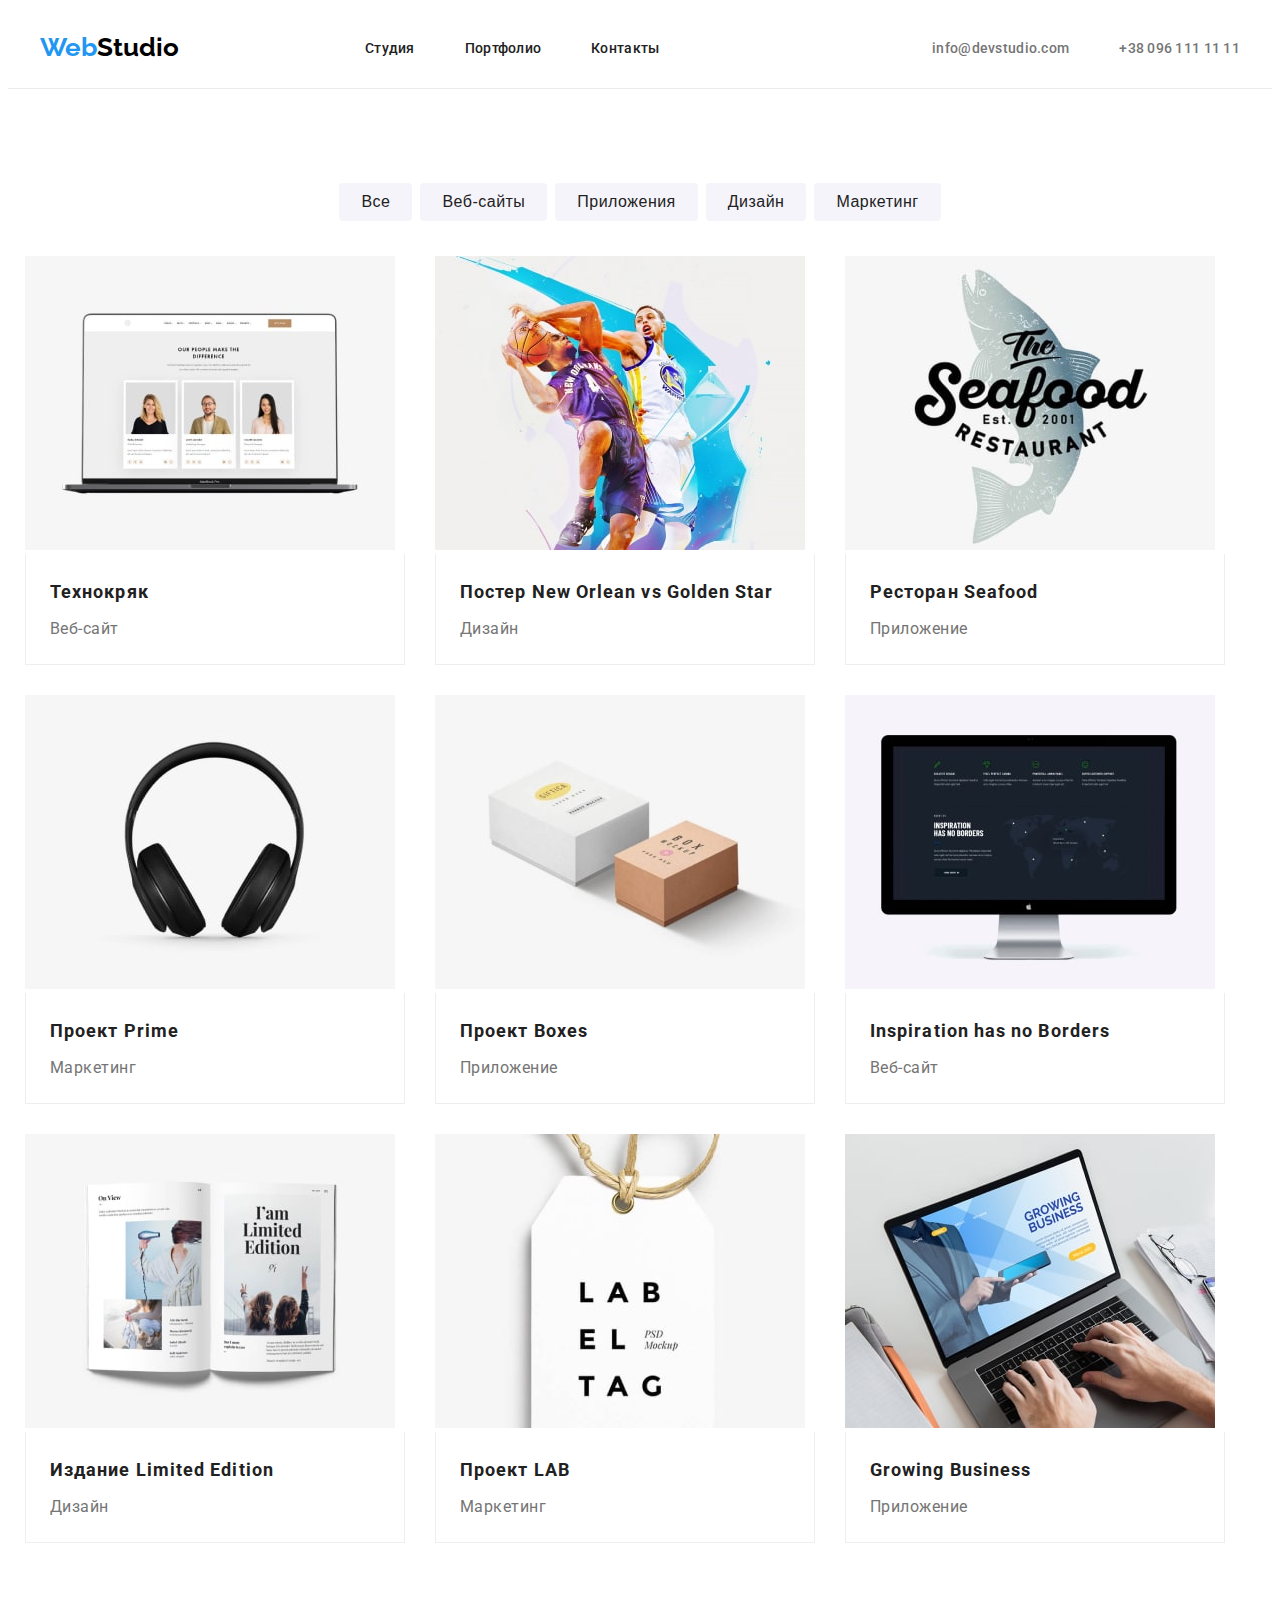
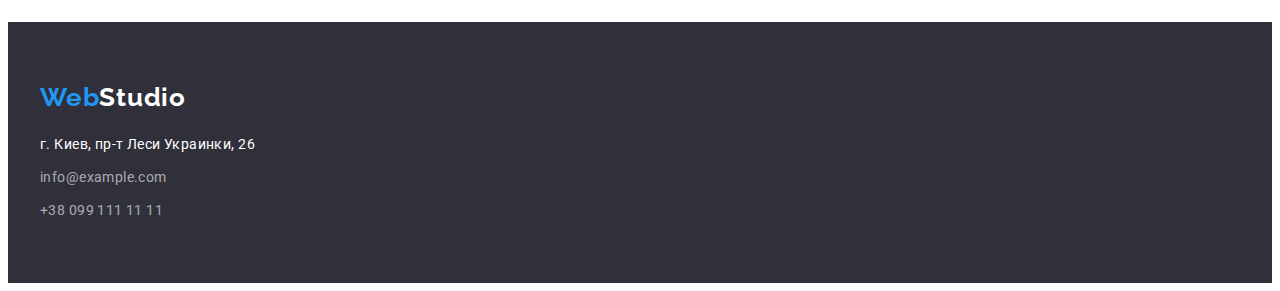
==== commit dcadd76d: "coding" ====
--- a/portfolio.html
+++ b/portfolio.html
@@ -107,7 +107,7 @@
     </main>
     <footer class="footer">
     <div class="container">
-        <a href="" class="footer-logo-first link">Web<span class="footer-logo-sec">Studio</span></a>
+        <a href="" class="footer-logo-first link">Web<span class="footer-logo-sec link">Studio</span></a>
         <address class="footer-contact">
             <ul class="footer-contact-list list">
                 <li class="footer-contact-item"><a href="https://maps.app.goo.gl/anKPkM4rWThqQy199" class="footer-adr-link link"> г. Киев, пр-т Леси Украинки, 26</a></li>
--- a/css/styles.css
+++ b/css/styles.css
@@ -39,29 +39,10 @@
     padding-bottom: 94px;
 }
 
+
 .header > .container {
     display: flex;
     align-items: center; 
-}
-
-.header-logo-first, .header-logo-sec { 
-    display: flex;
-    align-items: center;
-    margin-right: 93px;
-}
-
-
-.header-site-list, .header-contact-list {
-    display: flex;
-    
-    gap: 50px;
-}
-
-
-
-
-.header-contact-list {
-    margin-left: auto;
 }
 
 .header {
@@ -70,21 +51,40 @@
     border-bottom: 1px solid #ECECEC;
 }
 
+.head-navigation {
+    display: flex;
+    align-items: center;
+}
+
 .header-logo-first, .header-logo-sec {
+    display: inline-block;
+    align-items: center;
+    margin-right: 93px;
+
     font-family: 'Raleway', sans-serif;
     font-style: normal;
     font-weight: 700;
     font-size: 26px;
     line-height: 31px;
     color: black;
-    margin-right: 93px;
+
 }
 .header-logo-first{
- color: #2196F3;
-}
-
-.header-logo-sec {
-    margin-right: 93px;
+    color: #2196F3;
+}
+
+.header-site-list, .header-contact-list {
+    display: flex;
+    
+    gap: 50px;
+}
+
+..header-site-list {
+    margin-left: 9px;
+}
+
+.header-contact-list {
+    margin-left: auto;
 }
 
 .header-site-link, .header-contact-link   {
@@ -105,7 +105,8 @@
 
 .header-contact-link:hover, .header-contact-link:focus {
     color: #2196F3;
-    }
+    } 
+
 
 .main > .container {
     display: flex;
@@ -307,6 +308,8 @@
     display: flex;
     flex-wrap: wrap;
     margin: -15px;
+
+    gap: 30px;
 }
 
 .all-item {
@@ -349,7 +352,10 @@
     padding-bottom: 60px;
 }
 
+
+
 .footer-logo-first, .footer-logo-sec {
+    display: inline-block;
     font-family: 'Raleway', sans-serif;
     font-weight: 700;
     font-size: 26px;
@@ -357,12 +363,13 @@
     letter-spacing: 0.03em;
     color: #FFFFFF;
 
-    /*---------- margin-bottom: 20px;---------- */
+    
 }
 
 .footer-logo-first {
     color: #2196F3;
     
+    margin-bottom: 20px;
 }
 
 
@@ -373,6 +380,7 @@
     line-height: 1.71;
     letter-spacing: 0.03em;
     color: rgba(255, 255, 255, 0.6);
+
 }
 
 .footer-contact-item:not(:last-child) {
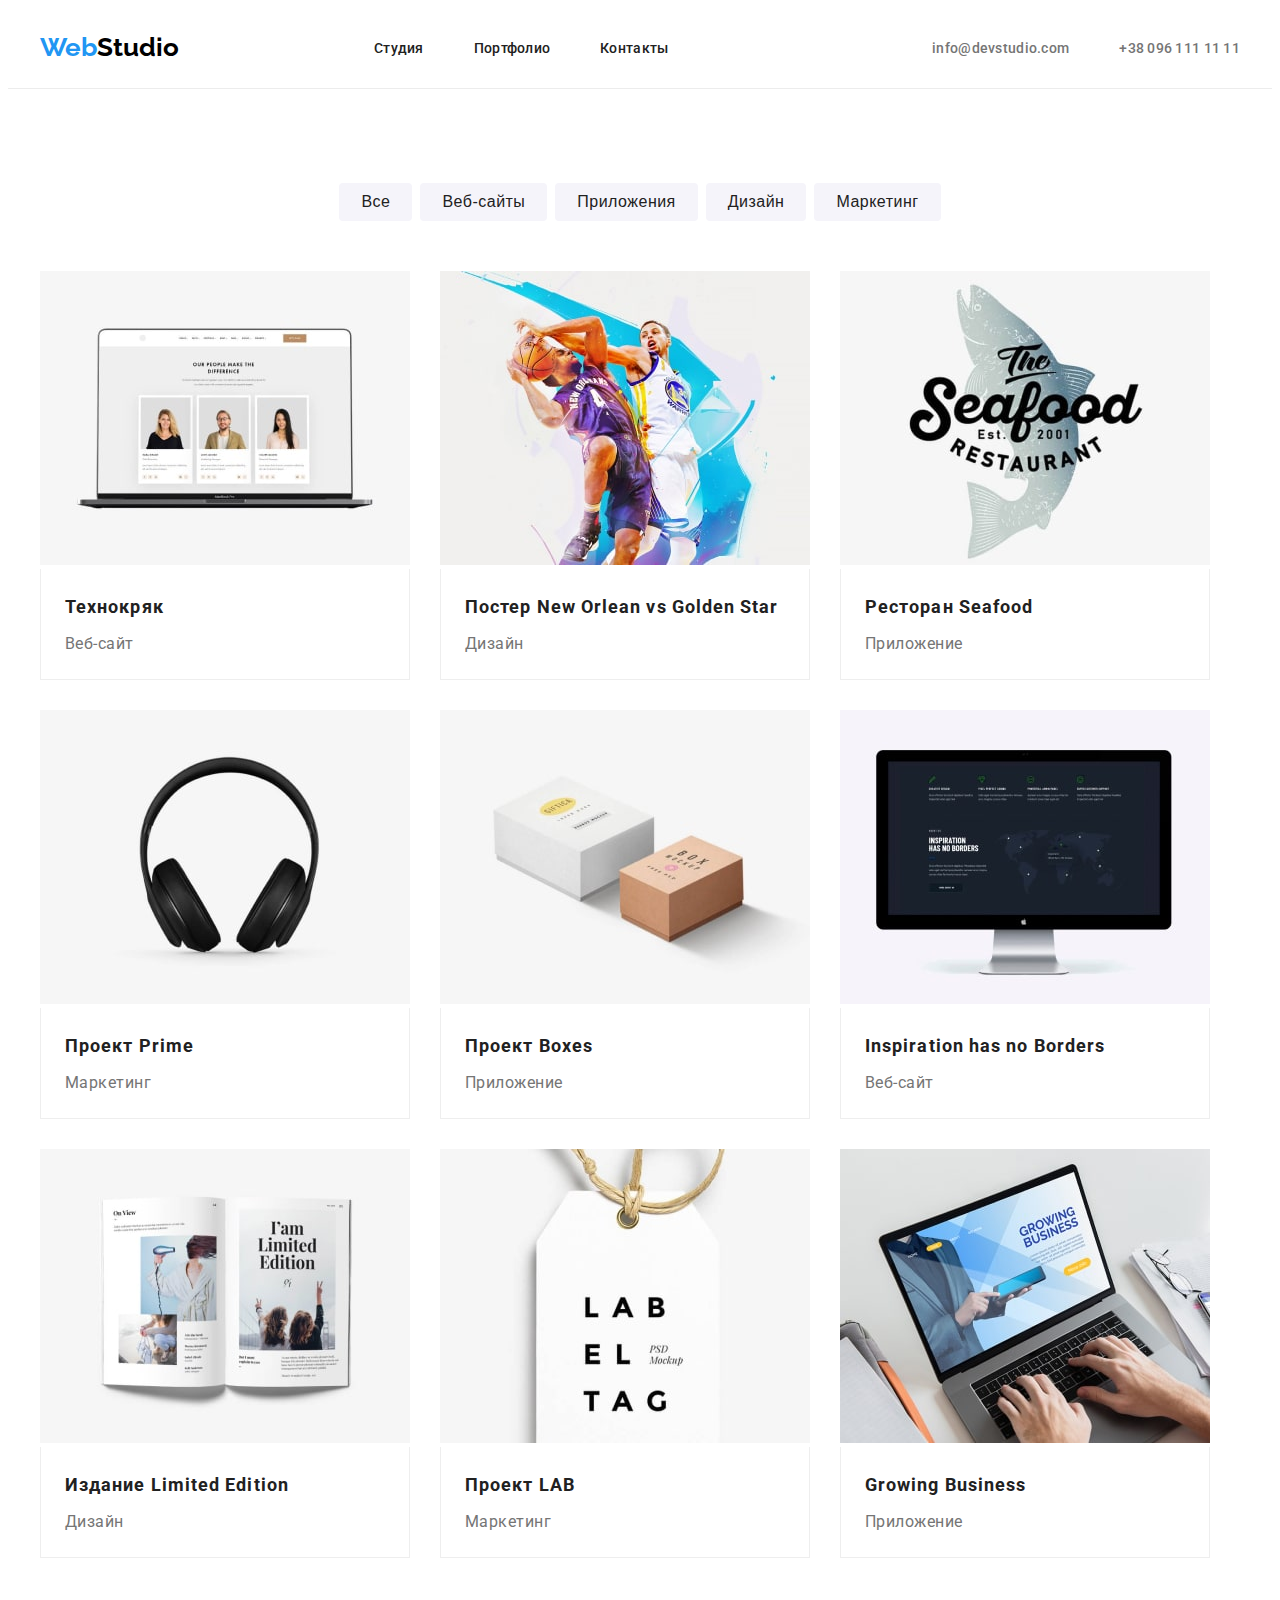
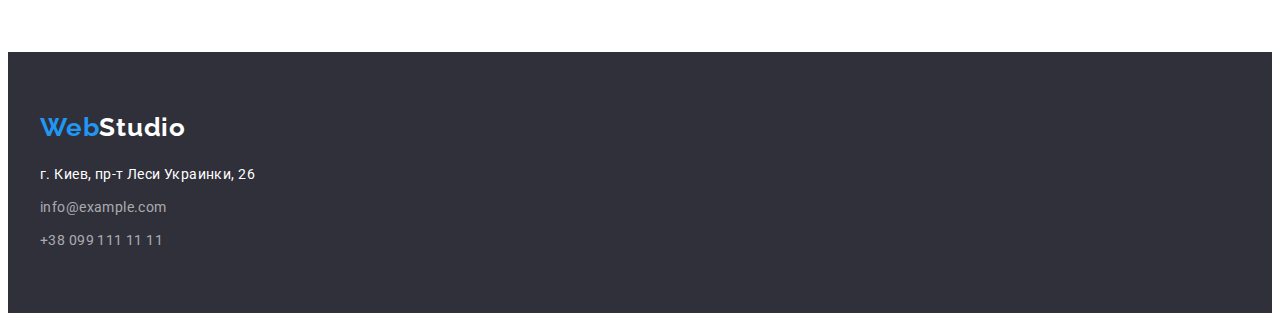
==== commit 36e295c2: "coding" ====
--- a/portfolio.html
+++ b/portfolio.html
@@ -29,8 +29,9 @@
         </div>
     </header>
     <main class="pmain">
+        <section class="section">
+        <div class="container">
         <h1 class="pmain-title" hidden>Портфолио</h1>
-        <div class="container section">
         <ul class="labor-list list">
             <li class="labor-item"><button type="button" class="labor-click">Все</button></li>
             <li class="labor-item"><button type="button" class="labor-click">Веб-сайты</button></li>
@@ -104,6 +105,7 @@
             </li>
         </ul>
         </div>
+        </section>
     </main>
     <footer class="footer">
     <div class="container">
--- a/css/styles.css
+++ b/css/styles.css
@@ -79,7 +79,7 @@
     gap: 50px;
 }
 
-..header-site-list {
+.header-site-list {
     margin-left: 9px;
 }
 
@@ -217,7 +217,7 @@
     justify-content: center;
     }
 
- .workers-list{
+.workers-list{
     display: flex;
             
 }
@@ -307,13 +307,14 @@
 .all-labors {
     display: flex;
     flex-wrap: wrap;
-    margin: -15px;
+    /* margin: -15px; */
 
     gap: 30px;
 }
 
 .all-item {
-    width: calc(100% / 3 - 30px);
+    /* width: calc(100% / 3 - 30px); */
+    width: 370px;
 
 }
 
@@ -345,13 +346,9 @@
 
 .footer {
     background-color: #2F303A;
-}
-
-.footer > .container {
     padding-top: 60px;
     padding-bottom: 60px;
 }
-
 
 
 .footer-logo-first, .footer-logo-sec {
